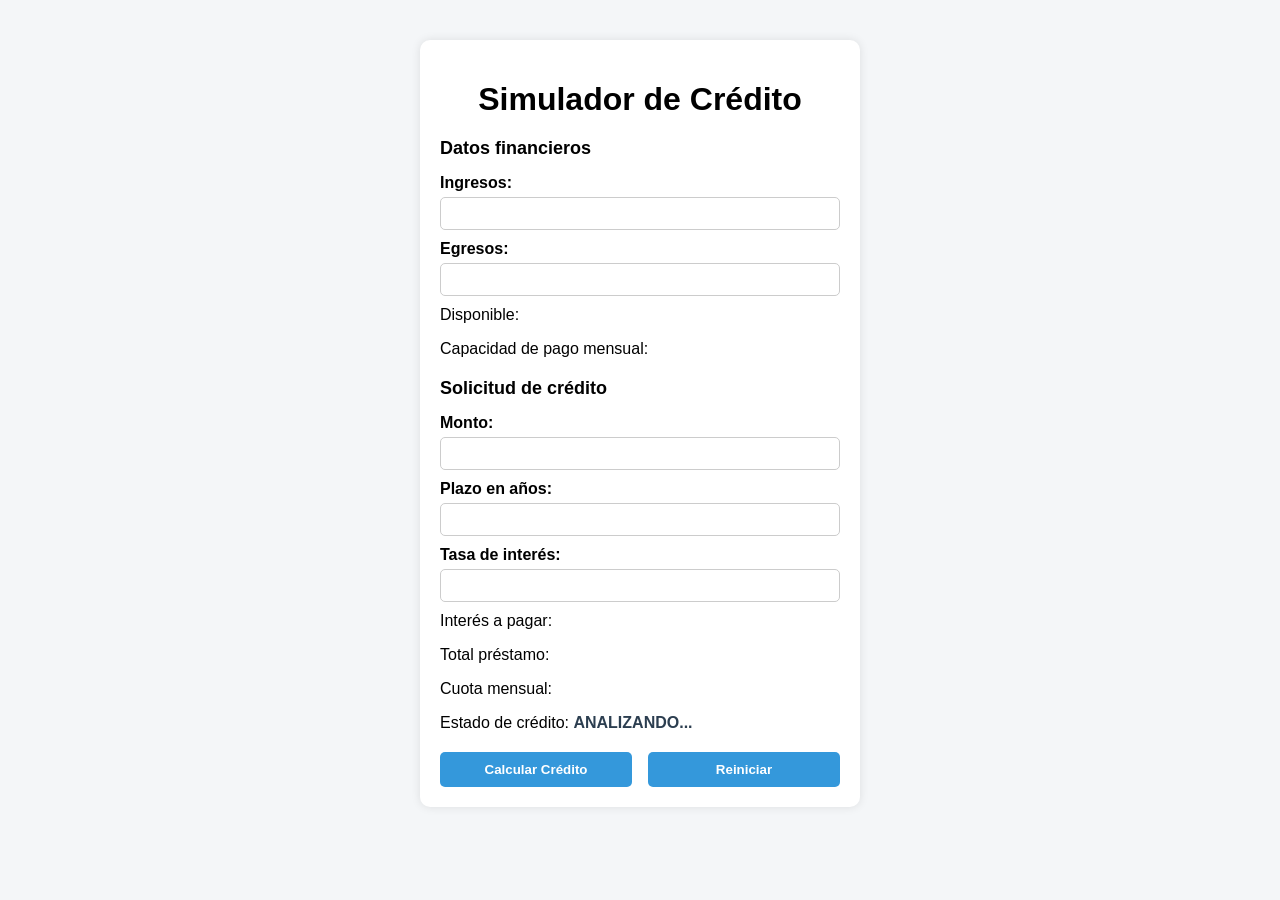
==== simulador.html @ 14fee19c "Primera Inclusión (archivos)" ====
<!DOCTYPE html>
<html lang="es">
<head>
    <meta charset="UTF-8">
    <meta name="viewport" content="width=device-width, initial-scale=1.0">
    <title>Simulador de Crédito</title>
    <link rel="stylesheet" href="simulador.css">
</head>
<body>

    <div class="container">
        <h1>Simulador de Crédito</h1>

        <h2>Datos financieros</h2>
        <label for="txtIngresos">Ingresos:</label>
        <input type="text" id="txtIngresos">

        <label for="txtEgresos">Egresos:</label>
        <input type="text" id="txtEgresos">

        <p>Disponible: <span id="spnDisponible"></span></p>
        <p>Capacidad de pago mensual: <span id="spnCapacidadPago"></span></p>

        <h2>Solicitud de crédito</h2>
        <label for="txtMonto">Monto:</label>
        <input type="text" id="txtMonto">

        <label for="txtPlazo">Plazo en años:</label>
        <input type="text" id="txtPlazo">

        <label for="txtTasaInteres">Tasa de interés:</label>
        <input type="text" id="txtTasaInteres">

        <p>Interés a pagar: <span id="spnInteresPagar"></span></p>
        <p>Total préstamo: <span id="spnTotalPrestamo"></span></p>
        <p>Cuota mensual: <span id="spnCuotaMensual"></span></p>
        <p>Estado de crédito: <span id="spnEstadoCredito">ANALIZANDO...</span></p>

        <div class="buttons">
            <button id="btnCalcularCredito">Calcular Crédito</button>
            <button id="btnReiniciar">Reiniciar</button>
        </div>
    </div>

</body>
</html>
---- simulador.css ----
body {
    font-family: Arial, sans-serif;
    background-color: #f4f6f8;
    margin: 0;
    padding: 0;
}

.container {
    width: 400px;
    margin: 40px auto;
    padding: 20px;
    background-color: white;
    border-radius: 10px;
    box-shadow: 0 0 10px rgba(0,0,0,0.1);
}

h1 {
    text-align: center;
    margin-bottom: 20px;
}

h2 {
    margin-top: 20px;
    font-size: 18px;
}

label {
    display: block;
    margin-top: 10px;
    font-weight: bold;
}

input {
    width: 100%;
    padding: 8px;
    margin-top: 5px;
    border-radius: 5px;
    border: 1px solid #ccc;
    box-sizing: border-box;
}

p {
    margin-top: 10px;
}

span {
    font-weight: bold;
    color: #2c3e50;
}

.buttons {
    margin-top: 20px;
    display: flex;
    justify-content: space-between;
}

button {
    width: 48%;
    padding: 10px;
    border: none;
    border-radius: 5px;
    background-color: #3498db;
    color: white;
    font-weight: bold;
    cursor: pointer;
}

button:hover {
    background-color: #2980b9;
}
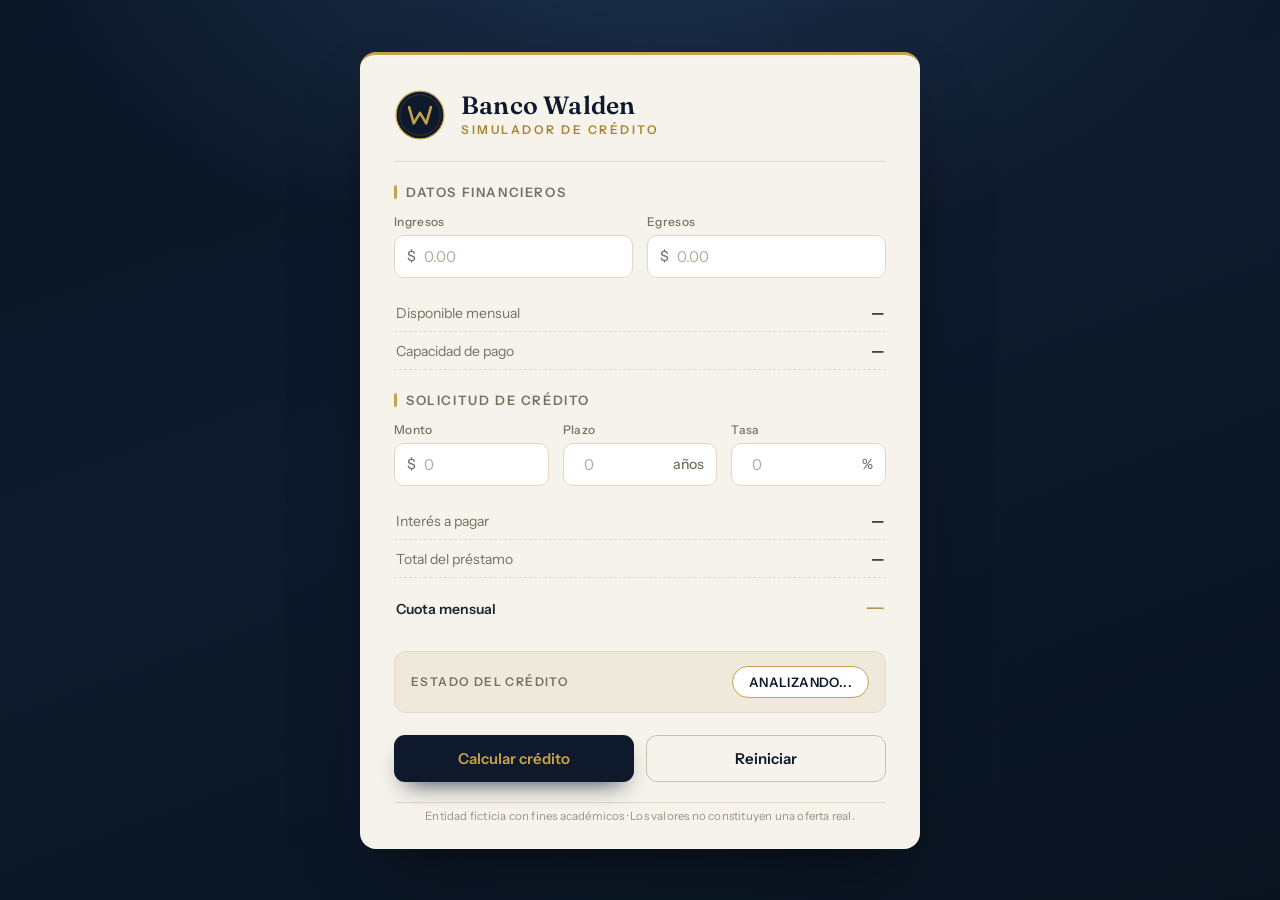
==== commit 30cb5125: "Magia con IA y los Prompts" ====
--- a/simulador.html
+++ b/simulador.html
@@ -3,44 +3,83 @@
 <head>
     <meta charset="UTF-8">
     <meta name="viewport" content="width=device-width, initial-scale=1.0">
-    <title>Simulador de Crédito</title>
+    <title>Banco Walden — Simulador de Crédito</title>
+    <link rel="preconnect" href="https://fonts.googleapis.com">
+    <link rel="preconnect" href="https://fonts.gstatic.com" crossorigin>
+    <link href="https://fonts.googleapis.com/css2?family=Fraunces:opsz,wght@9..144,400;9..144,600;9..144,700&family=Instrument+Sans:wght@400;500;600&display=swap" rel="stylesheet">
     <link rel="stylesheet" href="simulador.css">
 </head>
 <body>
+    <main class="card">
+        <header class="brand">
+            <span class="seal" aria-hidden="true">
+                <svg viewBox="0 0 100 100" xmlns="http://www.w3.org/2000/svg">
+                    <circle cx="50" cy="50" r="46" fill="#0e1a2b" stroke="#c8a24a" stroke-width="2.5"/>
+                    <circle cx="50" cy="50" r="39" fill="none" stroke="#c8a24a" stroke-width="0.7" opacity="0.55"/>
+                    <polyline points="29,35 38,66 50,46 62,66 71,35" fill="none" stroke="#c8a24a" stroke-width="5" stroke-linecap="round" stroke-linejoin="round"/>
+                </svg>
+            </span>
+            <div class="brand__text">
+                <p class="brand__name">Banco Walden</p>
+                <p class="brand__tag">Simulador de crédito</p>
+            </div>
+        </header>
 
-    <div class="container">
-        <h1>Simulador de Crédito</h1>
+        <section class="block">
+            <h2 class="block__title">Datos financieros</h2>
+            <div class="grid grid--2">
+                <div class="field">
+                    <label for="txtIngresos">Ingresos</label>
+                    <div class="input-wrap"><span class="affix">$</span><input type="text" id="txtIngresos" inputmode="decimal" placeholder="0.00"></div>
+                </div>
+                <div class="field">
+                    <label for="txtEgresos">Egresos</label>
+                    <div class="input-wrap"><span class="affix">$</span><input type="text" id="txtEgresos" inputmode="decimal" placeholder="0.00"></div>
+                </div>
+            </div>
+            <dl class="statement">
+                <div class="statement__row"><dt>Disponible mensual</dt><dd id="spnDisponible">—</dd></div>
+                <div class="statement__row"><dt>Capacidad de pago</dt><dd id="spnCapacidadPago">—</dd></div>
+            </dl>
+        </section>
 
-        <h2>Datos financieros</h2>
-        <label for="txtIngresos">Ingresos:</label>
-        <input type="text" id="txtIngresos">
+        <section class="block">
+            <h2 class="block__title">Solicitud de crédito</h2>
+            <div class="grid grid--3">
+                <div class="field">
+                    <label for="txtMonto">Monto</label>
+                    <div class="input-wrap"><span class="affix">$</span><input type="text" id="txtMonto" inputmode="numeric" placeholder="0"></div>
+                </div>
+                <div class="field">
+                    <label for="txtPlazo">Plazo</label>
+                    <div class="input-wrap"><input type="text" id="txtPlazo" inputmode="numeric" placeholder="0"><span class="affix affix--end">años</span></div>
+                </div>
+                <div class="field">
+                    <label for="txtTasaInteres">Tasa</label>
+                    <div class="input-wrap"><input type="text" id="txtTasaInteres" inputmode="numeric" placeholder="0"><span class="affix affix--end">%</span></div>
+                </div>
+            </div>
+            <dl class="statement">
+                <div class="statement__row"><dt>Interés a pagar</dt><dd id="spnInteresPagar">—</dd></div>
+                <div class="statement__row"><dt>Total del préstamo</dt><dd id="spnTotalPrestamo">—</dd></div>
+                <div class="statement__row statement__row--strong"><dt>Cuota mensual</dt><dd id="spnCuotaMensual">—</dd></div>
+            </dl>
+        </section>
 
-        <label for="txtEgresos">Egresos:</label>
-        <input type="text" id="txtEgresos">
+        <section class="verdict">
+            <span class="verdict__label">Estado del crédito</span>
+            <span class="verdict__pill" id="spnEstadoCredito">ANALIZANDO...</span>
+        </section>
 
-        <p>Disponible: <span id="spnDisponible"></span></p>
-        <p>Capacidad de pago mensual: <span id="spnCapacidadPago"></span></p>
+        <div class="actions">
+            <button id="btnCalcularCredito" class="btn btn--primary">Calcular crédito</button>
+            <button id="btnReiniciar" class="btn btn--ghost">Reiniciar</button>
+        </div>
 
-        <h2>Solicitud de crédito</h2>
-        <label for="txtMonto">Monto:</label>
-        <input type="text" id="txtMonto">
+        <footer class="foot">Entidad ficticia con fines académicos · Los valores no constituyen una oferta real.</footer>
+    </main>
 
-        <label for="txtPlazo">Plazo en años:</label>
-        <input type="text" id="txtPlazo">
-
-        <label for="txtTasaInteres">Tasa de interés:</label>
-        <input type="text" id="txtTasaInteres">
-
-        <p>Interés a pagar: <span id="spnInteresPagar"></span></p>
-        <p>Total préstamo: <span id="spnTotalPrestamo"></span></p>
-        <p>Cuota mensual: <span id="spnCuotaMensual"></span></p>
-        <p>Estado de crédito: <span id="spnEstadoCredito">ANALIZANDO...</span></p>
-
-        <div class="buttons">
-            <button id="btnCalcularCredito">Calcular Crédito</button>
-            <button id="btnReiniciar">Reiniciar</button>
-        </div>
-    </div>
-
+    <script src="funciones.js"></script>
+    <script src="simulador.js"></script>
 </body>
 </html>
--- a/simulador.css
+++ b/simulador.css
@@ -1,70 +1,242 @@
+:root {
+    --ink: #0e1a2b;
+    --ink-soft: #17273c;
+    --panel: #f6f3ec;
+    --panel-2: #efe9dc;
+    --line: #e2d8c4;
+    --gold: #c8a24a;
+    --gold-deep: #a9832f;
+    --text: #1b2635;
+    --muted-txt: #77705f;
+    --positive: #2f6b4f;
+    --negative: #9e3b32;
+    --radius: 16px;
+}
+
+* { box-sizing: border-box; }
+
 body {
-    font-family: Arial, sans-serif;
-    background-color: #f4f6f8;
     margin: 0;
-    padding: 0;
-}
-
-.container {
-    width: 400px;
-    margin: 40px auto;
-    padding: 20px;
-    background-color: white;
+    min-height: 100vh;
+    display: flex;
+    align-items: center;
+    justify-content: center;
+    padding: 32px 18px;
+    font-family: "Instrument Sans", system-ui, -apple-system, sans-serif;
+    color: var(--text);
+    background:
+        radial-gradient(1100px 620px at 50% -12%, #1d3350 0%, rgba(29,51,80,0) 60%),
+        linear-gradient(160deg, #0b1626 0%, #0e1a2b 45%, #0a1421 100%);
+    background-color: #0b1626;
+}
+
+.card {
+    width: 100%;
+    max-width: 560px;
+    background: var(--panel);
+    border-radius: var(--radius);
+    padding: 34px 34px 26px;
+    box-shadow: 0 30px 70px -30px rgba(0,0,0,.65), 0 2px 0 rgba(255,255,255,.4) inset;
+    border-top: 3px solid var(--gold);
+    animation: rise .6s cubic-bezier(.2,.7,.2,1) both;
+}
+
+@keyframes rise {
+    from { opacity: 0; transform: translateY(14px); }
+    to   { opacity: 1; transform: translateY(0); }
+}
+
+.brand {
+    display: flex;
+    align-items: center;
+    gap: 15px;
+    padding-bottom: 20px;
+    margin-bottom: 22px;
+    border-bottom: 1px solid var(--line);
+}
+.seal { width: 52px; height: 52px; flex: none; }
+.seal svg { width: 100%; height: 100%; display: block; }
+.brand__name {
+    margin: 0;
+    font-family: "Fraunces", Georgia, serif;
+    font-weight: 600;
+    font-size: 25px;
+    letter-spacing: .2px;
+    color: var(--ink);
+    line-height: 1.05;
+}
+.brand__tag {
+    margin: 3px 0 0;
+    font-size: 12px;
+    text-transform: uppercase;
+    letter-spacing: 2.5px;
+    color: var(--gold-deep);
+    font-weight: 600;
+}
+
+.block { margin-bottom: 22px; }
+.block__title {
+    margin: 0 0 14px;
+    font-size: 13px;
+    font-weight: 600;
+    text-transform: uppercase;
+    letter-spacing: 1.6px;
+    color: var(--muted-txt);
+    padding-left: 12px;
+    position: relative;
+}
+.block__title::before {
+    content: "";
+    position: absolute;
+    left: 0; top: 1px; bottom: 1px;
+    width: 3px;
+    background: var(--gold);
+    border-radius: 3px;
+}
+
+.grid { display: grid; gap: 14px; }
+.grid--2 { grid-template-columns: 1fr 1fr; }
+.grid--3 { grid-template-columns: 1fr 1fr 1fr; }
+
+.field { display: flex; flex-direction: column; gap: 6px; }
+.field label {
+    font-size: 12px;
+    font-weight: 500;
+    color: var(--muted-txt);
+    letter-spacing: .3px;
+}
+.input-wrap {
+    display: flex;
+    align-items: center;
+    background: #fff;
+    border: 1px solid var(--line);
     border-radius: 10px;
-    box-shadow: 0 0 10px rgba(0,0,0,0.1);
-}
-
-h1 {
+    padding: 0 12px;
+    transition: border-color .15s ease, box-shadow .15s ease;
+}
+.input-wrap:focus-within {
+    border-color: var(--gold);
+    box-shadow: 0 0 0 3px rgba(200,162,74,.22);
+}
+.affix { color: var(--muted-txt); font-size: 14px; font-weight: 500; }
+.affix--end { margin-left: 4px; }
+.input-wrap input {
+    flex: 1;
+    width: 100%;
+    border: none;
+    outline: none;
+    background: transparent;
+    padding: 11px 8px;
+    font: inherit;
+    font-size: 15px;
+    color: var(--text);
+    min-width: 0;
+}
+.input-wrap input::placeholder { color: #b3ab99; }
+
+.statement { margin: 16px 0 0; padding: 0; }
+.statement__row {
+    display: flex;
+    justify-content: space-between;
+    align-items: baseline;
+    padding: 9px 2px;
+    border-bottom: 1px dashed var(--line);
+}
+.statement__row dt { font-size: 14px; color: var(--muted-txt); }
+.statement__row dd {
+    margin: 0;
+    font-size: 15px;
+    font-weight: 600;
+    color: var(--ink);
+    font-variant-numeric: tabular-nums;
+}
+.statement__row--strong {
+    border-bottom: none;
+    margin-top: 2px;
+    padding-top: 12px;
+}
+.statement__row--strong dt { color: var(--text); font-weight: 600; }
+.statement__row--strong dd {
+    font-family: "Fraunces", Georgia, serif;
+    font-size: 22px;
+    color: var(--gold-deep);
+}
+
+.verdict {
+    display: flex;
+    align-items: center;
+    justify-content: space-between;
+    gap: 12px;
+    background: var(--panel-2);
+    border: 1px solid var(--line);
+    border-radius: 12px;
+    padding: 14px 16px;
+    margin: 22px 0;
+}
+.verdict__label {
+    font-size: 12px;
+    text-transform: uppercase;
+    letter-spacing: 1.4px;
+    color: var(--muted-txt);
+    font-weight: 600;
+}
+.verdict__pill {
+    font-size: 13px;
+    font-weight: 600;
+    letter-spacing: .4px;
+    color: var(--ink);
+    background: #fff;
+    border: 1px solid var(--gold);
+    border-radius: 999px;
+    padding: 7px 16px;
+    white-space: nowrap;
+}
+
+.actions { display: flex; gap: 12px; margin-bottom: 20px; }
+.btn {
+    flex: 1;
+    padding: 13px 18px;
+    border-radius: 11px;
+    font: inherit;
+    font-weight: 600;
+    font-size: 15px;
+    cursor: pointer;
+    transition: transform .12s ease, background .18s ease, box-shadow .18s ease, color .18s ease;
+    border: 1px solid transparent;
+}
+.btn:active { transform: translateY(1px); }
+.btn--primary {
+    background: var(--ink);
+    color: var(--gold);
+    box-shadow: 0 12px 24px -12px rgba(14,26,43,.9);
+}
+.btn--primary:hover { background: var(--ink-soft); box-shadow: 0 14px 26px -12px rgba(14,26,43,.95); }
+.btn--ghost {
+    background: transparent;
+    color: var(--ink);
+    border-color: #cbc1ad;
+}
+.btn--ghost:hover { border-color: var(--ink); background: rgba(14,26,43,.04); }
+.btn:focus-visible { outline: 3px solid rgba(200,162,74,.5); outline-offset: 2px; }
+
+.foot {
     text-align: center;
-    margin-bottom: 20px;
-}
-
-h2 {
-    margin-top: 20px;
-    font-size: 18px;
-}
-
-label {
-    display: block;
-    margin-top: 10px;
-    font-weight: bold;
-}
-
-input {
-    width: 100%;
-    padding: 8px;
-    margin-top: 5px;
-    border-radius: 5px;
-    border: 1px solid #ccc;
-    box-sizing: border-box;
-}
-
-p {
-    margin-top: 10px;
-}
-
-span {
-    font-weight: bold;
-    color: #2c3e50;
-}
-
-.buttons {
-    margin-top: 20px;
-    display: flex;
-    justify-content: space-between;
-}
-
-button {
-    width: 48%;
-    padding: 10px;
-    border: none;
-    border-radius: 5px;
-    background-color: #3498db;
-    color: white;
-    font-weight: bold;
-    cursor: pointer;
-}
-
-button:hover {
-    background-color: #2980b9;
+    font-size: 11.5px;
+    color: #9a927f;
+    letter-spacing: .2px;
+    padding-top: 6px;
+    border-top: 1px solid var(--line);
+}
+
+@media (max-width: 560px) {
+    .card { padding: 26px 20px 22px; border-radius: 14px; }
+    .grid--2, .grid--3 { grid-template-columns: 1fr; }
+    .brand__name { font-size: 22px; }
+    .verdict { flex-direction: column; align-items: flex-start; }
+    .actions { flex-direction: column; }
+}
+
+@media (prefers-reduced-motion: reduce) {
+    .card { animation: none; }
+    .btn, .input-wrap { transition: none; }
 }
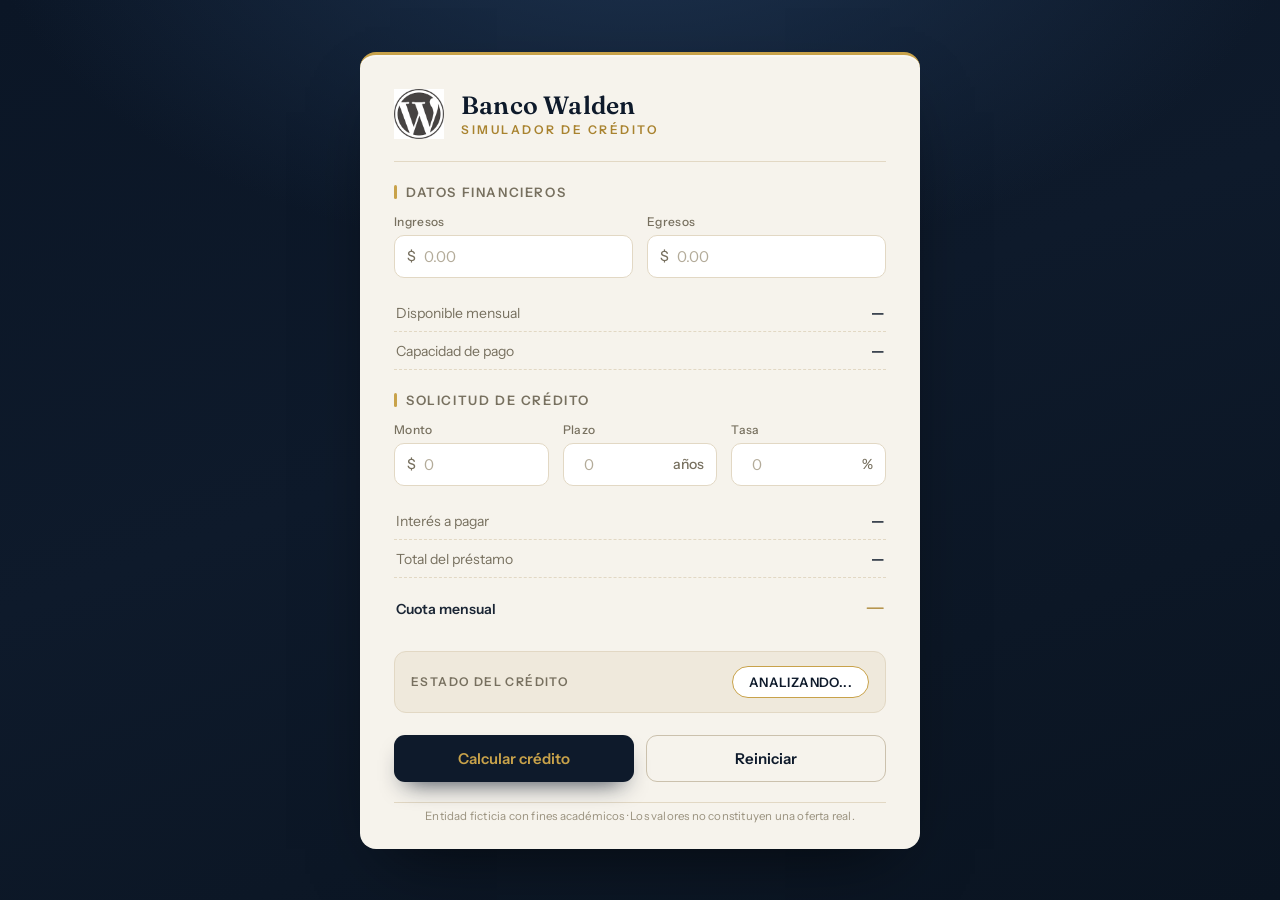
==== commit 9c5bf0d3: "imagen extra-" ====
--- a/simulador.html
+++ b/simulador.html
@@ -8,17 +8,12 @@
     <link rel="preconnect" href="https://fonts.gstatic.com" crossorigin>
     <link href="https://fonts.googleapis.com/css2?family=Fraunces:opsz,wght@9..144,400;9..144,600;9..144,700&family=Instrument+Sans:wght@400;500;600&display=swap" rel="stylesheet">
     <link rel="stylesheet" href="simulador.css">
+    
 </head>
 <body>
     <main class="card">
         <header class="brand">
-            <span class="seal" aria-hidden="true">
-                <svg viewBox="0 0 100 100" xmlns="http://www.w3.org/2000/svg">
-                    <circle cx="50" cy="50" r="46" fill="#0e1a2b" stroke="#c8a24a" stroke-width="2.5"/>
-                    <circle cx="50" cy="50" r="39" fill="none" stroke="#c8a24a" stroke-width="0.7" opacity="0.55"/>
-                    <polyline points="29,35 38,66 50,46 62,66 71,35" fill="none" stroke="#c8a24a" stroke-width="5" stroke-linecap="round" stroke-linejoin="round"/>
-                </svg>
-            </span>
+            <span class="seal"><img src="images.png" alt="Logo" width="50"></span>
             <div class="brand__text">
                 <p class="brand__name">Banco Walden</p>
                 <p class="brand__tag">Simulador de crédito</p>
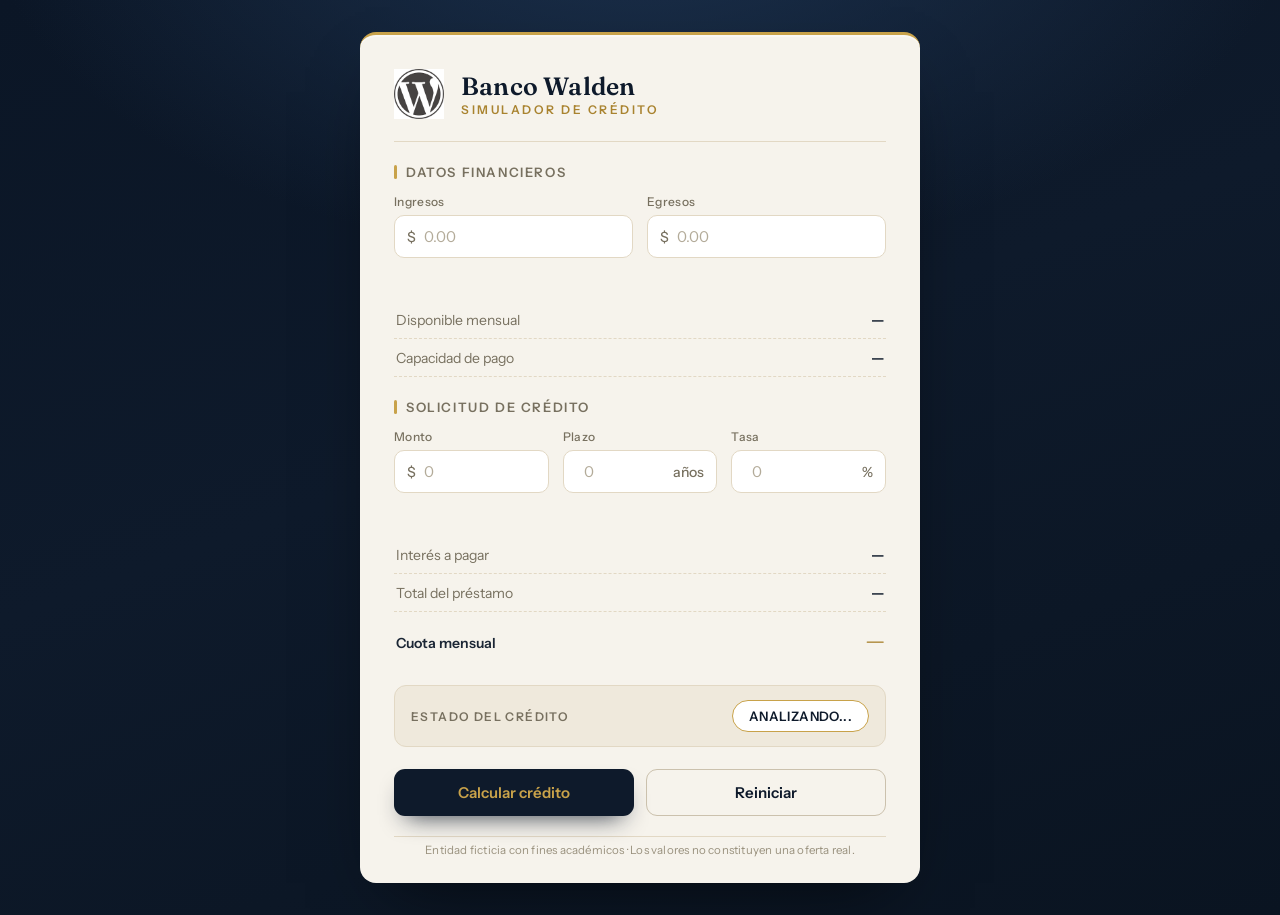
==== commit 41a85806: "Parte 3: validaciones de formulario con mensajes por campo (correción final)" ====
--- a/simulador.html
+++ b/simulador.html
@@ -8,28 +8,29 @@
     <link rel="preconnect" href="https://fonts.gstatic.com" crossorigin>
     <link href="https://fonts.googleapis.com/css2?family=Fraunces:opsz,wght@9..144,400;9..144,600;9..144,700&family=Instrument+Sans:wght@400;500;600&display=swap" rel="stylesheet">
     <link rel="stylesheet" href="simulador.css">
-    
 </head>
 <body>
     <main class="card">
         <header class="brand">
-            <span class="seal"><img src="images.png" alt="Logo" width="50"></span>
+            <span class="seal"><img src="images.png" alt="Logo Banco Walden" width="50"></span>
             <div class="brand__text">
                 <p class="brand__name">Banco Walden</p>
                 <p class="brand__tag">Simulador de crédito</p>
             </div>
         </header>
-
+ 
         <section class="block">
             <h2 class="block__title">Datos financieros</h2>
             <div class="grid grid--2">
                 <div class="field">
                     <label for="txtIngresos">Ingresos</label>
-                    <div class="input-wrap"><span class="affix">$</span><input type="text" id="txtIngresos" inputmode="decimal" placeholder="0.00"></div>
+                    <div class="input-wrap"><span class="affix">$</span><input type="text" id="txtIngresos" inputmode="decimal" placeholder="0.00" aria-describedby="errIngresos"></div>
+                    <span class="error" id="errIngresos" aria-live="polite"></span>
                 </div>
                 <div class="field">
                     <label for="txtEgresos">Egresos</label>
-                    <div class="input-wrap"><span class="affix">$</span><input type="text" id="txtEgresos" inputmode="decimal" placeholder="0.00"></div>
+                    <div class="input-wrap"><span class="affix">$</span><input type="text" id="txtEgresos" inputmode="decimal" placeholder="0.00" aria-describedby="errEgresos"></div>
+                    <span class="error" id="errEgresos" aria-live="polite"></span>
                 </div>
             </div>
             <dl class="statement">
@@ -37,21 +38,24 @@
                 <div class="statement__row"><dt>Capacidad de pago</dt><dd id="spnCapacidadPago">—</dd></div>
             </dl>
         </section>
-
+ 
         <section class="block">
             <h2 class="block__title">Solicitud de crédito</h2>
             <div class="grid grid--3">
                 <div class="field">
                     <label for="txtMonto">Monto</label>
-                    <div class="input-wrap"><span class="affix">$</span><input type="text" id="txtMonto" inputmode="numeric" placeholder="0"></div>
+                    <div class="input-wrap"><span class="affix">$</span><input type="text" id="txtMonto" inputmode="numeric" placeholder="0" aria-describedby="errMonto"></div>
+                    <span class="error" id="errMonto" aria-live="polite"></span>
                 </div>
                 <div class="field">
                     <label for="txtPlazo">Plazo</label>
-                    <div class="input-wrap"><input type="text" id="txtPlazo" inputmode="numeric" placeholder="0"><span class="affix affix--end">años</span></div>
+                    <div class="input-wrap"><input type="text" id="txtPlazo" inputmode="numeric" placeholder="0" aria-describedby="errPlazo"><span class="affix affix--end">años</span></div>
+                    <span class="error" id="errPlazo" aria-live="polite"></span>
                 </div>
                 <div class="field">
                     <label for="txtTasaInteres">Tasa</label>
-                    <div class="input-wrap"><input type="text" id="txtTasaInteres" inputmode="numeric" placeholder="0"><span class="affix affix--end">%</span></div>
+                    <div class="input-wrap"><input type="text" id="txtTasaInteres" inputmode="numeric" placeholder="0" aria-describedby="errTasa"><span class="affix affix--end">%</span></div>
+                    <span class="error" id="errTasa" aria-live="polite"></span>
                 </div>
             </div>
             <dl class="statement">
@@ -60,20 +64,20 @@
                 <div class="statement__row statement__row--strong"><dt>Cuota mensual</dt><dd id="spnCuotaMensual">—</dd></div>
             </dl>
         </section>
-
+ 
         <section class="verdict">
             <span class="verdict__label">Estado del crédito</span>
             <span class="verdict__pill" id="spnEstadoCredito">ANALIZANDO...</span>
         </section>
-
+ 
         <div class="actions">
             <button id="btnCalcularCredito" class="btn btn--primary">Calcular crédito</button>
             <button id="btnReiniciar" class="btn btn--ghost">Reiniciar</button>
         </div>
-
+ 
         <footer class="foot">Entidad ficticia con fines académicos · Los valores no constituyen una oferta real.</footer>
     </main>
-
+ 
     <script src="funciones.js"></script>
     <script src="simulador.js"></script>
 </body>
--- a/simulador.css
+++ b/simulador.css
@@ -239,4 +239,23 @@
 @media (prefers-reduced-motion: reduce) {
     .card { animation: none; }
     .btn, .input-wrap { transition: none; }
-}+}
+/* Validaciones (Parte 3) */
+.error {
+    display: block;
+    min-height: 16px;
+    margin-top: 5px;
+    font-size: 12px;
+    font-weight: 500;
+    color: var(--negative);
+    letter-spacing: .2px;
+    line-height: 1.3;
+}
+.input-wrap--error {
+    border-color: var(--negative);
+    box-shadow: 0 0 0 3px rgba(158,59,50,.15);
+}
+.input-wrap--error:focus-within {
+    border-color: var(--negative);
+    box-shadow: 0 0 0 3px rgba(158,59,50,.24);
+}
